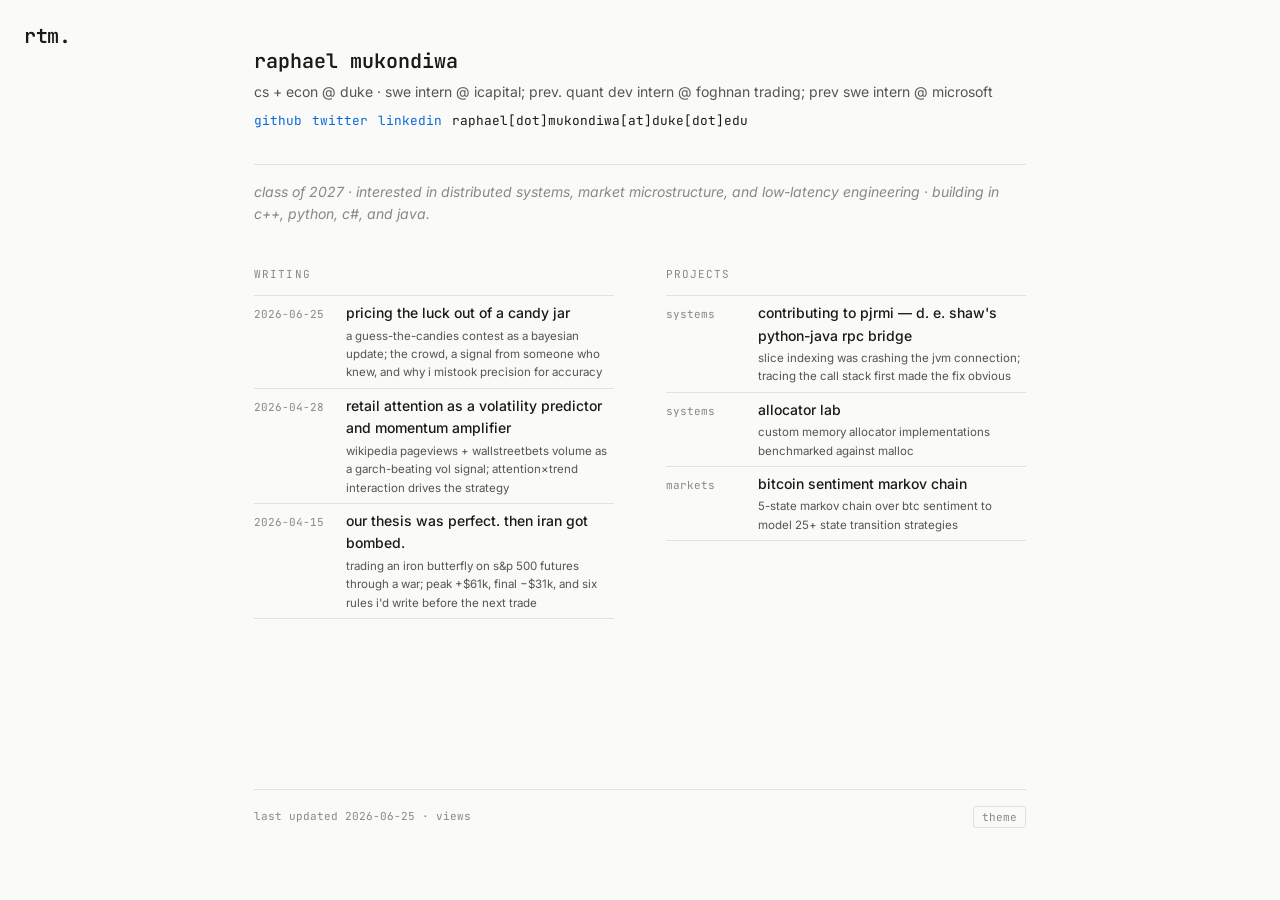
==== index.html @ 10f497ca "added posts" ====
<!DOCTYPE html>
<html lang="en">
<head>
  <meta charset="UTF-8">
  <meta name="viewport" content="width=device-width, initial-scale=1.0">
  <title>raphael mukondiwa</title>
  <link rel="preconnect" href="https://fonts.googleapis.com">
  <link rel="preconnect" href="https://fonts.gstatic.com" crossorigin>
  <link href="https://fonts.googleapis.com/css2?family=JetBrains+Mono:wght@400;600&family=Inter:wght@400;500&display=swap" rel="stylesheet">
  <link rel="icon" type="image/svg+xml" href="favicon.svg">
  <link rel="stylesheet" href="style.css">
</head>
<body>
  <a href="/" class="logo">rtm.</a>
  <div class="container">

    <header class="header">
      <img src="headshot.jpg" alt="Raphael Mukondiwa" onerror="this.style.display='none'">
      <div class="header-text">
        <a href="/" class="name">raphael mukondiwa</a>
        <div class="bio">cs + econ @ duke &middot; swe intern @ icapital; prev. quant dev intern @ foghnan trading; prev swe intern @ microsoft</div>
        <div class="links">
          <a href="https://github.com/rmukondiwa" target="_blank" rel="noopener">github</a>
          <a href="https://twitter.com/raphmukondiwa" target="_blank" rel="noopener">twitter</a>
          <a href="https://www.linkedin.com/in/raphmuk/" target="_blank" rel="noopener">linkedin</a>
          <span>raphael[dot]mukondiwa[at]duke[dot]edu</span>
        </div>
      </div>
    </header>

    <p class="tagline">class of 2027 · interested in distributed systems, market microstructure, and low-latency engineering · building in c++, python, c#, and java.</p>

    <div class="content-grid">

      <section class="section">
        <div class="section-header">writing</div>

        <div class="row">
          <div class="label">2026-06-25</div>
          <div class="content">
            <a href="posts/2026-06-25-candy-jar.html" class="title">pricing the luck out of a candy jar</a>
            <div class="desc">a guess-the-candies contest as a bayesian update; the crowd, a signal from someone who knew, and why i mistook precision for accuracy</div>
          </div>
        </div>

        <div class="row">
          <div class="label">2026-04-28</div>
          <div class="content">
            <a href="posts/2026-04-retail-attention.html" class="title">retail attention as a volatility predictor and momentum amplifier</a>
            <div class="desc">wikipedia pageviews + wallstreetbets volume as a garch-beating vol signal; attention×trend interaction drives the strategy</div>
          </div>
        </div>

        <div class="row">
          <div class="label">2026-04-15</div>
          <div class="content">
            <a href="posts/2026-04-iron-butterfly.html" class="title">our thesis was perfect. then iran got bombed.</a>
            <div class="desc">trading an iron butterfly on s&amp;p 500 futures through a war; peak +$61k, final −$31k, and six rules i'd write before the next trade</div>
          </div>
        </div>

      </section>

      <section class="section">
        <div class="section-header">projects</div>

        <div class="row">
          <div class="label">systems</div>
          <div class="content">
            <a href="posts/2026-05-pjrmi.html" class="title">contributing to pjrmi — d. e. shaw's python-java rpc bridge</a>
            <div class="desc">slice indexing was crashing the jvm connection; tracing the call stack first made the fix obvious</div>
          </div>
        </div>

        <div class="row">
          <div class="label">systems</div>
          <div class="content">
            <a href="posts/2026-04-allocator-lab.html" class="title">allocator lab</a>
            <div class="desc">custom memory allocator implementations benchmarked against malloc</div>
          </div>
        </div>

        <div class="row">
          <div class="label">markets</div>
          <div class="content">
            <a href="posts/2025-04-markov-btc.html" class="title">bitcoin sentiment markov chain</a>
            <div class="desc">5-state markov chain over btc sentiment to model 25+ state transition strategies</div>
          </div>
        </div>
      </section>

    </div>

    <footer>
      <span>last updated 2026-06-25 · <span class="goatcounter-count" data-path="/"></span> views</span>
      <button class="theme-toggle" onclick="toggleTheme()" aria-label="toggle theme">theme</button>
    </footer>

  </div>

  <script data-goatcounter="https://rmukondiwa.goatcounter.com/count"
          async src="//gc.zgo.at/count.js"></script>
  <script>
    (function() {
      var saved = localStorage.getItem('theme');
      if (saved) document.documentElement.setAttribute('data-theme', saved);
    })();

    function toggleTheme() {
      var current = document.documentElement.getAttribute('data-theme');
      var isDark = current === 'dark' ||
        (!current && window.matchMedia('(prefers-color-scheme: dark)').matches);
      var next = isDark ? 'light' : 'dark';
      document.documentElement.setAttribute('data-theme', next);
      localStorage.setItem('theme', next);
    }
  </script>
</body>
</html>
---- style.css ----
:root {
  --bg: #fafaf8;
  --bg-secondary: #f0efea;
  --text-primary: #1a1a1a;
  --text-secondary: #555;
  --text-tertiary: #888;
  --border: rgba(0,0,0,0.1);
  --link: #0969da;
  --mono: 'JetBrains Mono', 'SF Mono', Menlo, monospace;
  --body: 'Inter', -apple-system, system-ui, sans-serif;
  --content-width: min(900px, 100%);
  --gutter: clamp(16px, 5vw, 64px);
}

[data-theme="dark"] {
  --bg: #0d1117;
  --bg-secondary: #161b22;
  --text-primary: #c9d1d9;
  --text-secondary: #8b949e;
  --text-tertiary: #6e7681;
  --border: rgba(255,255,255,0.1);
  --link: #58a6ff;
}

@media (prefers-color-scheme: dark) {
  :root:not([data-theme="light"]) {
    --bg: #0d1117;
    --bg-secondary: #161b22;
    --text-primary: #c9d1d9;
    --text-secondary: #8b949e;
    --text-tertiary: #6e7681;
    --border: rgba(255,255,255,0.1);
    --link: #58a6ff;
  }
}

*, *::before, *::after { box-sizing: border-box; margin: 0; padding: 0; }

html {
  font-size: clamp(13px, 1.2vw, 15px);
  height: 100%;
}

body {
  background: var(--bg);
  color: var(--text-primary);
  font-family: var(--body);
  line-height: 1.6;
  min-height: 100%;
  display: flex;
  flex-direction: column;
}

.container {
  width: var(--content-width);
  margin: 0 auto;
  padding: clamp(32px, 5vh, 64px) var(--gutter) clamp(48px, 8vh, 96px);
  flex: 1;
  display: flex;
  flex-direction: column;
}

/* ── header ── */
.header {
  display: flex;
  align-items: flex-start;
  gap: 16px;
  margin-bottom: 32px;
}

.header img {
  width: clamp(56px, 6vw, 80px);
  height: clamp(56px, 6vw, 80px);
  border-radius: 50%;
  object-fit: cover;
  flex-shrink: 0;
  border: 1px solid var(--border);
}

.header-text .name {
  font-family: var(--mono);
  font-size: clamp(16px, 2vw, 20px);
  font-weight: 600;
  color: var(--text-primary);
  margin-bottom: 4px;
  text-decoration: none;
  display: inline-block;
}

.header-text .name:hover { color: var(--link); }

.header-text .bio {
  font-size: clamp(12px, 1.1vw, 14px);
  color: var(--text-secondary);
  margin-bottom: 8px;
}

.header-text .links {
  font-family: var(--mono);
  font-size: clamp(11px, 1vw, 13px);
  display: flex;
  flex-wrap: wrap;
  gap: 10px;
}

.header-text .links a {
  color: var(--link);
  text-decoration: none;
}

.header-text .links a:hover { text-decoration: underline; }

/* ── tagline ── */
.tagline {
  font-size: clamp(12px, 1.1vw, 14px);
  color: var(--text-tertiary);
  font-style: italic;
  margin-bottom: 40px;
  border-top: 1px solid var(--border);
  padding-top: 16px;
}

/* ── main content grid (two columns on wide screens) ── */
.content-grid {
  display: grid;
  grid-template-columns: 1fr 1fr;
  gap: clamp(24px, 4vw, 64px);
  flex: 1;
}

@media (max-width: 640px) {
  .content-grid {
    grid-template-columns: 1fr;
  }
}

/* ── section ── */
.section { margin-bottom: 40px; }

.section-header {
  font-family: var(--mono);
  font-size: 11px;
  color: var(--text-tertiary);
  text-transform: uppercase;
  letter-spacing: 0.1em;
  margin-bottom: 12px;
}

/* ── rows ── */
.row {
  display: grid;
  grid-template-columns: 80px 1fr;
  gap: 12px;
  align-items: baseline;
  padding: 6px 0;
  border-top: 1px solid var(--border);
}

.row:last-child { border-bottom: 1px solid var(--border); }

.row .label {
  font-family: var(--mono);
  font-size: 11px;
  color: var(--text-tertiary);
  font-variant-numeric: tabular-nums;
  padding-top: 2px;
}

.row .content .title {
  font-size: clamp(12px, 1.1vw, 14px);
  font-weight: 500;
  color: var(--text-primary);
  text-decoration: none;
  display: block;
}

.row .content .title:hover { color: var(--link); }

.row .content .desc {
  font-size: clamp(11px, 0.9vw, 12px);
  color: var(--text-secondary);
  margin-top: 2px;
}

/* ── coming soon ── */
.coming-soon {
  font-family: var(--mono);
  font-size: 12px;
  color: var(--text-tertiary);
  padding: 10px 0;
  border-top: 1px solid var(--border);
  border-bottom: 1px solid var(--border);
}

/* ── footer ── */
footer {
  margin-top: 48px;
  padding-top: 16px;
  border-top: 1px solid var(--border);
  font-family: var(--mono);
  font-size: 11px;
  color: var(--text-tertiary);
  display: flex;
  justify-content: space-between;
  align-items: center;
  flex-wrap: wrap;
  gap: 8px;
}

footer a { color: var(--text-tertiary); text-decoration: none; }
footer a:hover { color: var(--link); }

/* ── logo ── */
.logo {
  position: fixed;
  top: 20px;
  left: 24px;
  font-family: var(--mono);
  font-size: 20px;
  font-weight: 600;
  color: var(--text-primary);
  text-decoration: none;
  z-index: 10;
  letter-spacing: -0.02em;
}

.logo:hover { color: var(--link); }

/* ── theme toggle ── */
.theme-toggle {
  background: none;
  border: 1px solid var(--border);
  color: var(--text-tertiary);
  font-family: var(--mono);
  font-size: 11px;
  padding: 3px 8px;
  cursor: pointer;
  border-radius: 3px;
}

.theme-toggle:hover { color: var(--text-primary); border-color: var(--text-tertiary); }

/* ── mobile tweaks ── */
@media (max-width: 480px) {
  .header { flex-direction: column; gap: 12px; }
  .header img { width: 56px; height: 56px; }
  footer { flex-direction: column; align-items: flex-start; gap: 10px; }
}
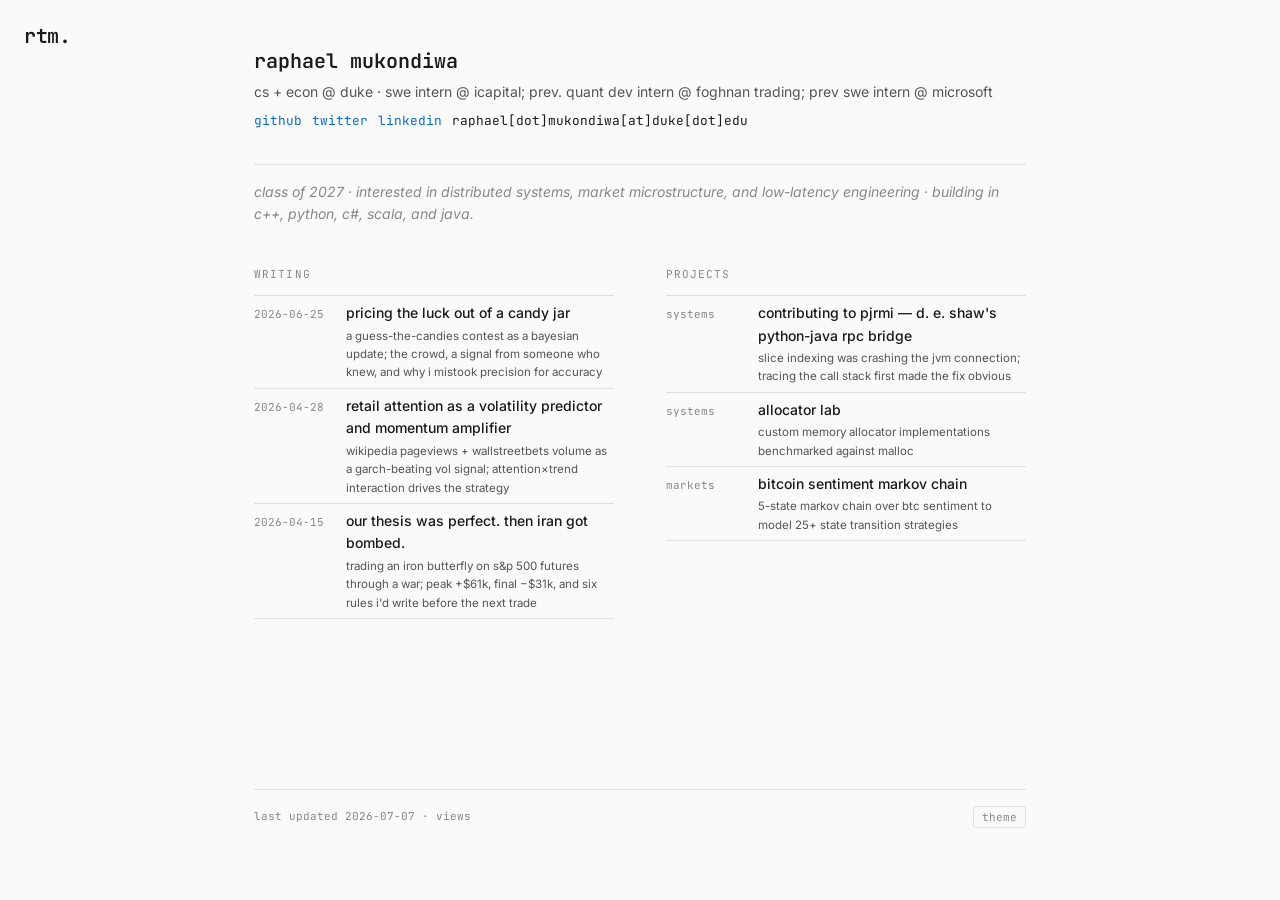
==== commit 68401ebb: "small updated on languages" ====
--- a/index.html
+++ b/index.html
@@ -28,7 +28,7 @@
       </div>
     </header>
 
-    <p class="tagline">class of 2027 · interested in distributed systems, market microstructure, and low-latency engineering · building in c++, python, c#, and java.</p>
+    <p class="tagline">class of 2027 · interested in distributed systems, market microstructure, and low-latency engineering · building in c++, python, c#, scala, and java.</p>
 
     <div class="content-grid">
 
@@ -92,7 +92,7 @@
     </div>
 
     <footer>
-      <span>last updated 2026-06-25 · <span class="goatcounter-count" data-path="/"></span> views</span>
+      <span>last updated 2026-07-07 · <span class="goatcounter-count" data-path="/"></span> views</span>
       <button class="theme-toggle" onclick="toggleTheme()" aria-label="toggle theme">theme</button>
     </footer>
 
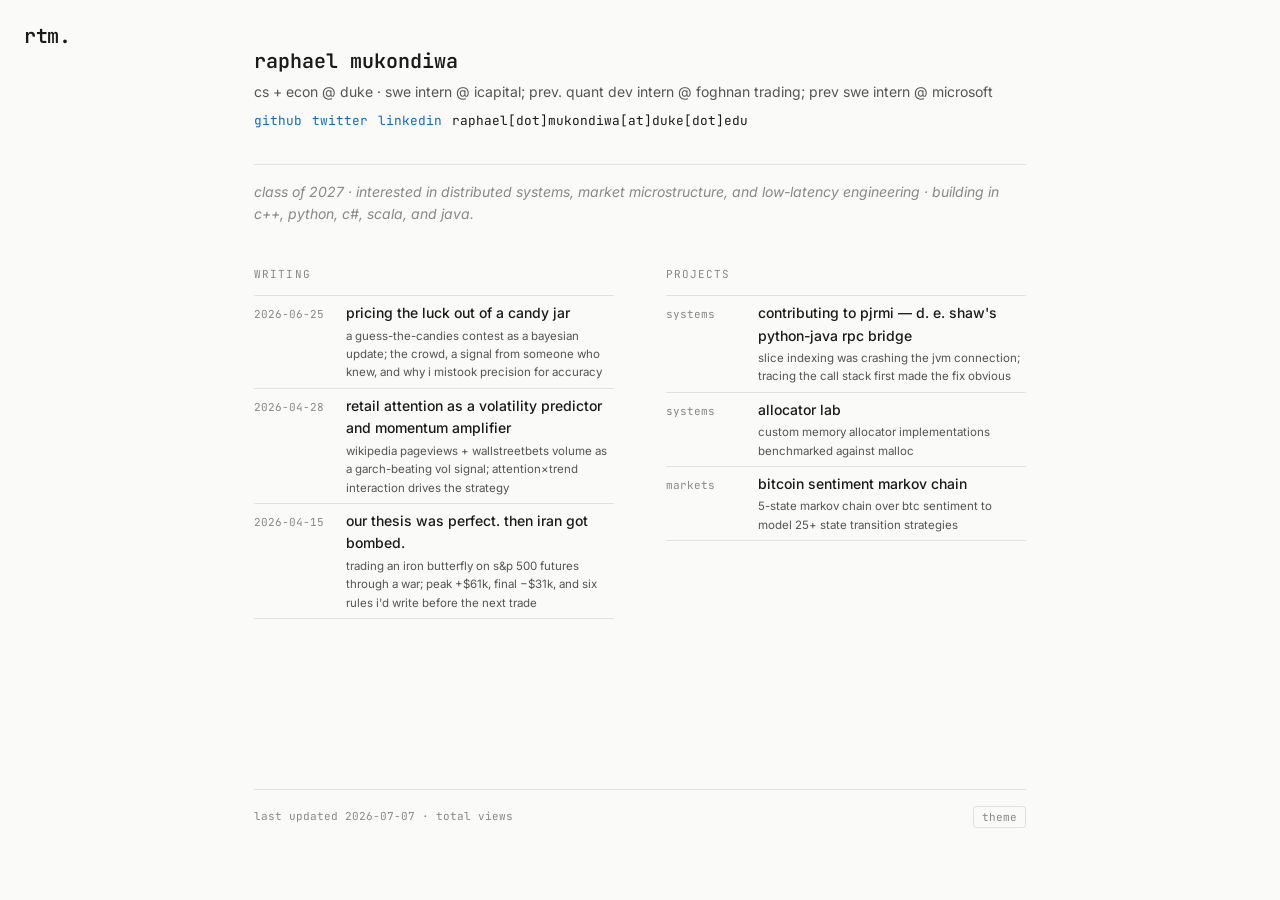
==== commit c1c0c21f: "homepage shows site wide views" ====
--- a/index.html
+++ b/index.html
@@ -92,14 +92,16 @@
     </div>
 
     <footer>
-      <span>last updated 2026-07-07 · <span class="goatcounter-count" data-path="/"></span> views</span>
+      <span>last updated 2026-07-07 · <span class="goatcounter-count" data-path="TOTAL"></span> total views</span>
       <button class="theme-toggle" onclick="toggleTheme()" aria-label="toggle theme">theme</button>
     </footer>
 
   </div>
 
   <script data-goatcounter="https://rmukondiwa.goatcounter.com/count"
-          async src="//gc.zgo.at/count.js"></script>
+          async src="//gc.zgo.at/count.v5.js"
+          crossorigin="anonymous"
+          integrity="sha384-atnOLvQb9t+jTSipvd75X2yginT4PjVbqDdlJAmxMm+wYElFmeR6EmLP5bYeoRVQ"></script>
   <script>
     (function() {
       var saved = localStorage.getItem('theme');
@@ -115,5 +117,13 @@
       localStorage.setItem('theme', next);
     }
   </script>
+  <script>
+    document.querySelectorAll('.goatcounter-count').forEach(function (el) {
+      fetch('https://rmukondiwa.goatcounter.com/counter/' + el.dataset.path + '.json')
+        .then(function (r) { return r.json(); })
+        .then(function (d) { el.textContent = d.count; })
+        .catch(function () {});
+    });
+  </script>
 </body>
 </html>
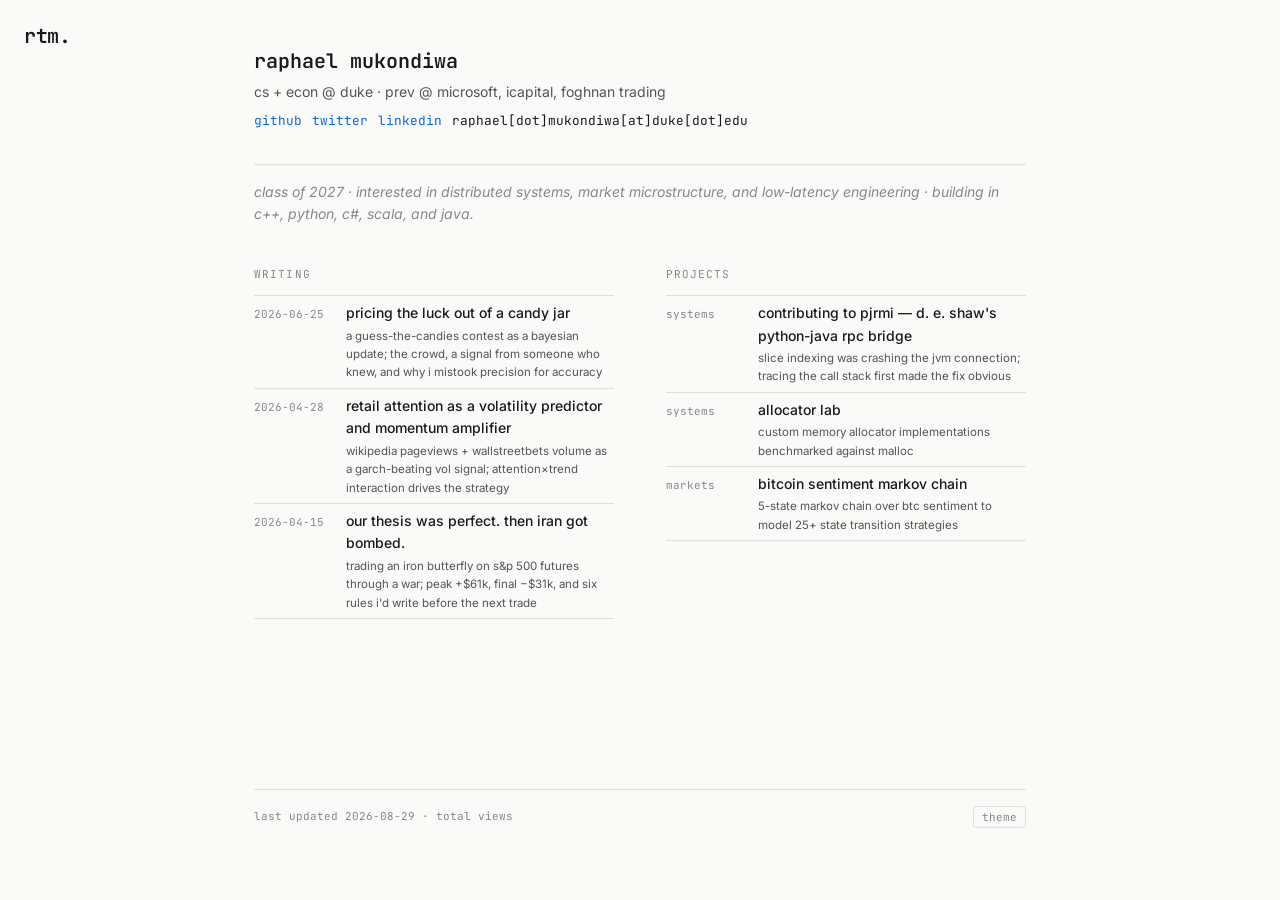
==== commit b02e03d0: "title update" ====
--- a/index.html
+++ b/index.html
@@ -18,7 +18,7 @@
       <img src="headshot.jpg" alt="Raphael Mukondiwa" onerror="this.style.display='none'">
       <div class="header-text">
         <a href="/" class="name">raphael mukondiwa</a>
-        <div class="bio">cs + econ @ duke &middot; swe intern @ icapital; prev. quant dev intern @ foghnan trading; prev swe intern @ microsoft</div>
+        <div class="bio">cs + econ @ duke &middot; prev @ microsoft, icapital, foghnan trading</div>
         <div class="links">
           <a href="https://github.com/rmukondiwa" target="_blank" rel="noopener">github</a>
           <a href="https://twitter.com/raphmukondiwa" target="_blank" rel="noopener">twitter</a>
@@ -92,7 +92,7 @@
     </div>
 
     <footer>
-      <span>last updated 2026-07-07 · <span class="goatcounter-count" data-path="TOTAL"></span> total views</span>
+      <span>last updated 2026-08-29 · <span class="goatcounter-count" data-path="TOTAL"></span> total views</span>
       <button class="theme-toggle" onclick="toggleTheme()" aria-label="toggle theme">theme</button>
     </footer>
 
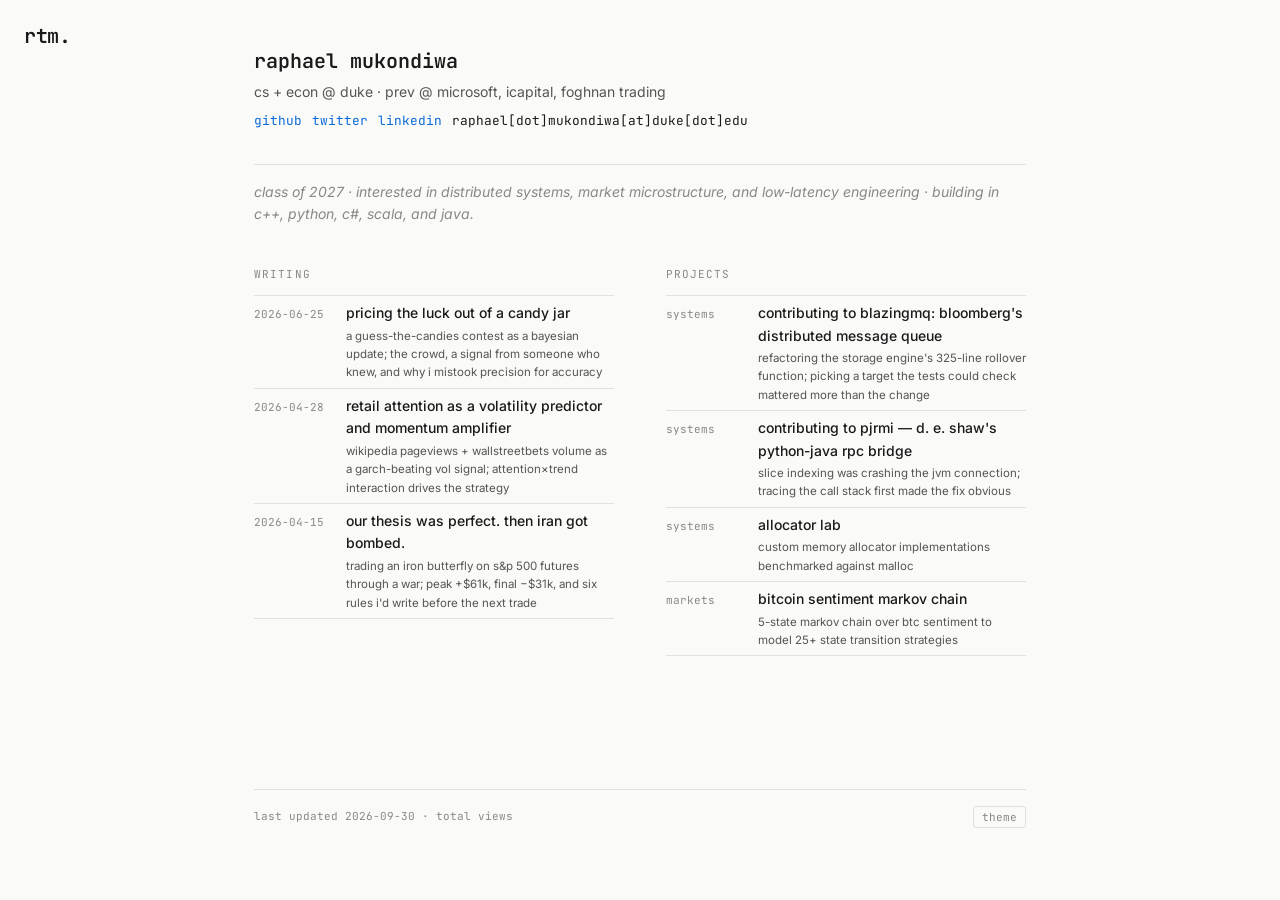
==== commit 1cea5e99: "added blazingmq post" ====
--- a/index.html
+++ b/index.html
@@ -67,6 +67,14 @@
         <div class="row">
           <div class="label">systems</div>
           <div class="content">
+            <a href="posts/2026-09-blazingmq.html" class="title">contributing to blazingmq: bloomberg's distributed message queue</a>
+            <div class="desc">refactoring the storage engine's 325-line rollover function; picking a target the tests could check mattered more than the change</div>
+          </div>
+        </div>
+
+        <div class="row">
+          <div class="label">systems</div>
+          <div class="content">
             <a href="posts/2026-05-pjrmi.html" class="title">contributing to pjrmi — d. e. shaw's python-java rpc bridge</a>
             <div class="desc">slice indexing was crashing the jvm connection; tracing the call stack first made the fix obvious</div>
           </div>
@@ -92,7 +100,7 @@
     </div>
 
     <footer>
-      <span>last updated 2026-08-29 · <span class="goatcounter-count" data-path="TOTAL"></span> total views</span>
+      <span>last updated 2026-09-30 · <span class="goatcounter-count" data-path="TOTAL"></span> total views</span>
       <button class="theme-toggle" onclick="toggleTheme()" aria-label="toggle theme">theme</button>
     </footer>
 
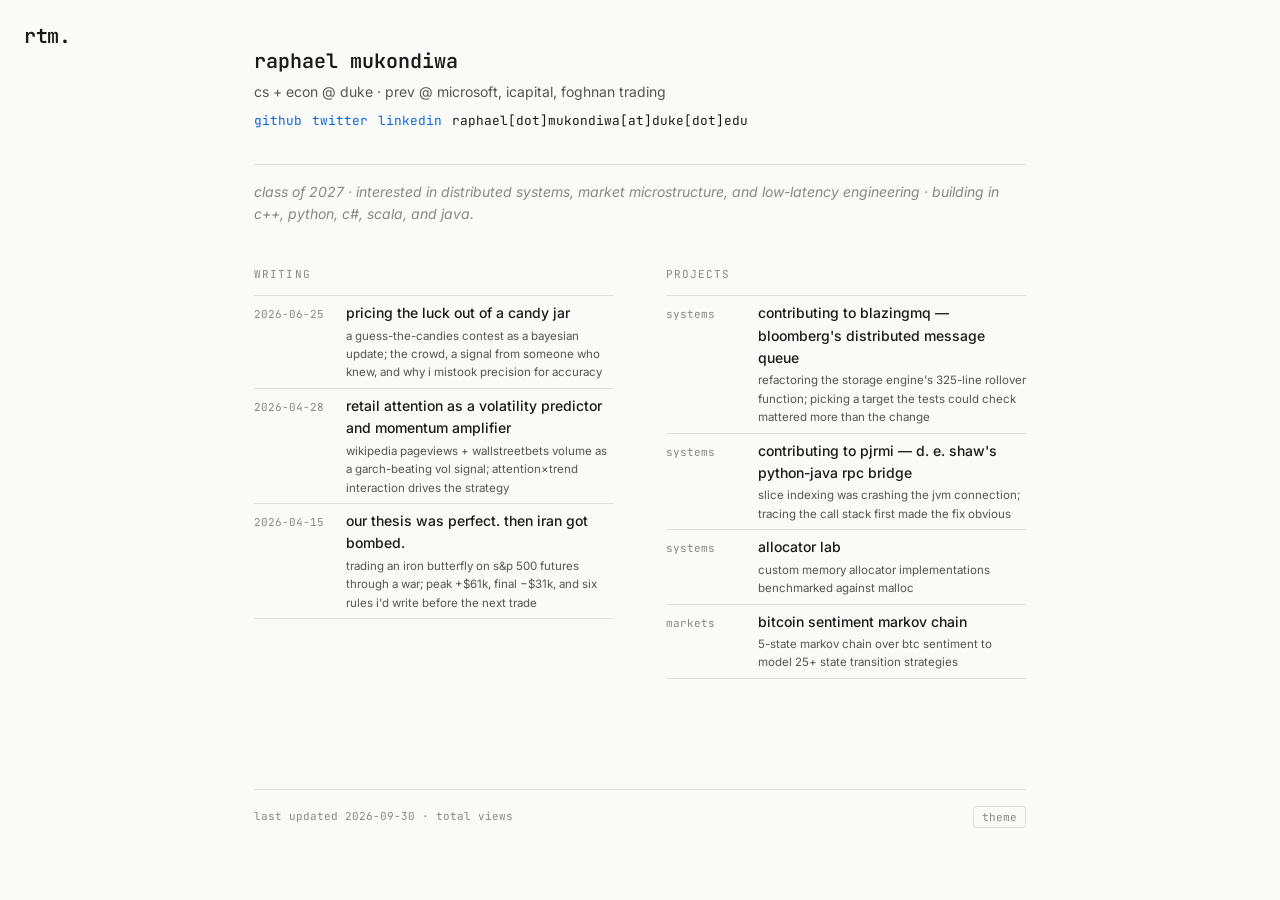
==== commit 4137b261: "fixing title" ====
--- a/index.html
+++ b/index.html
@@ -67,7 +67,7 @@
         <div class="row">
           <div class="label">systems</div>
           <div class="content">
-            <a href="posts/2026-09-blazingmq.html" class="title">contributing to blazingmq: bloomberg's distributed message queue</a>
+            <a href="posts/2026-09-blazingmq.html" class="title">contributing to blazingmq — bloomberg's distributed message queue</a>
             <div class="desc">refactoring the storage engine's 325-line rollover function; picking a target the tests could check mattered more than the change</div>
           </div>
         </div>
